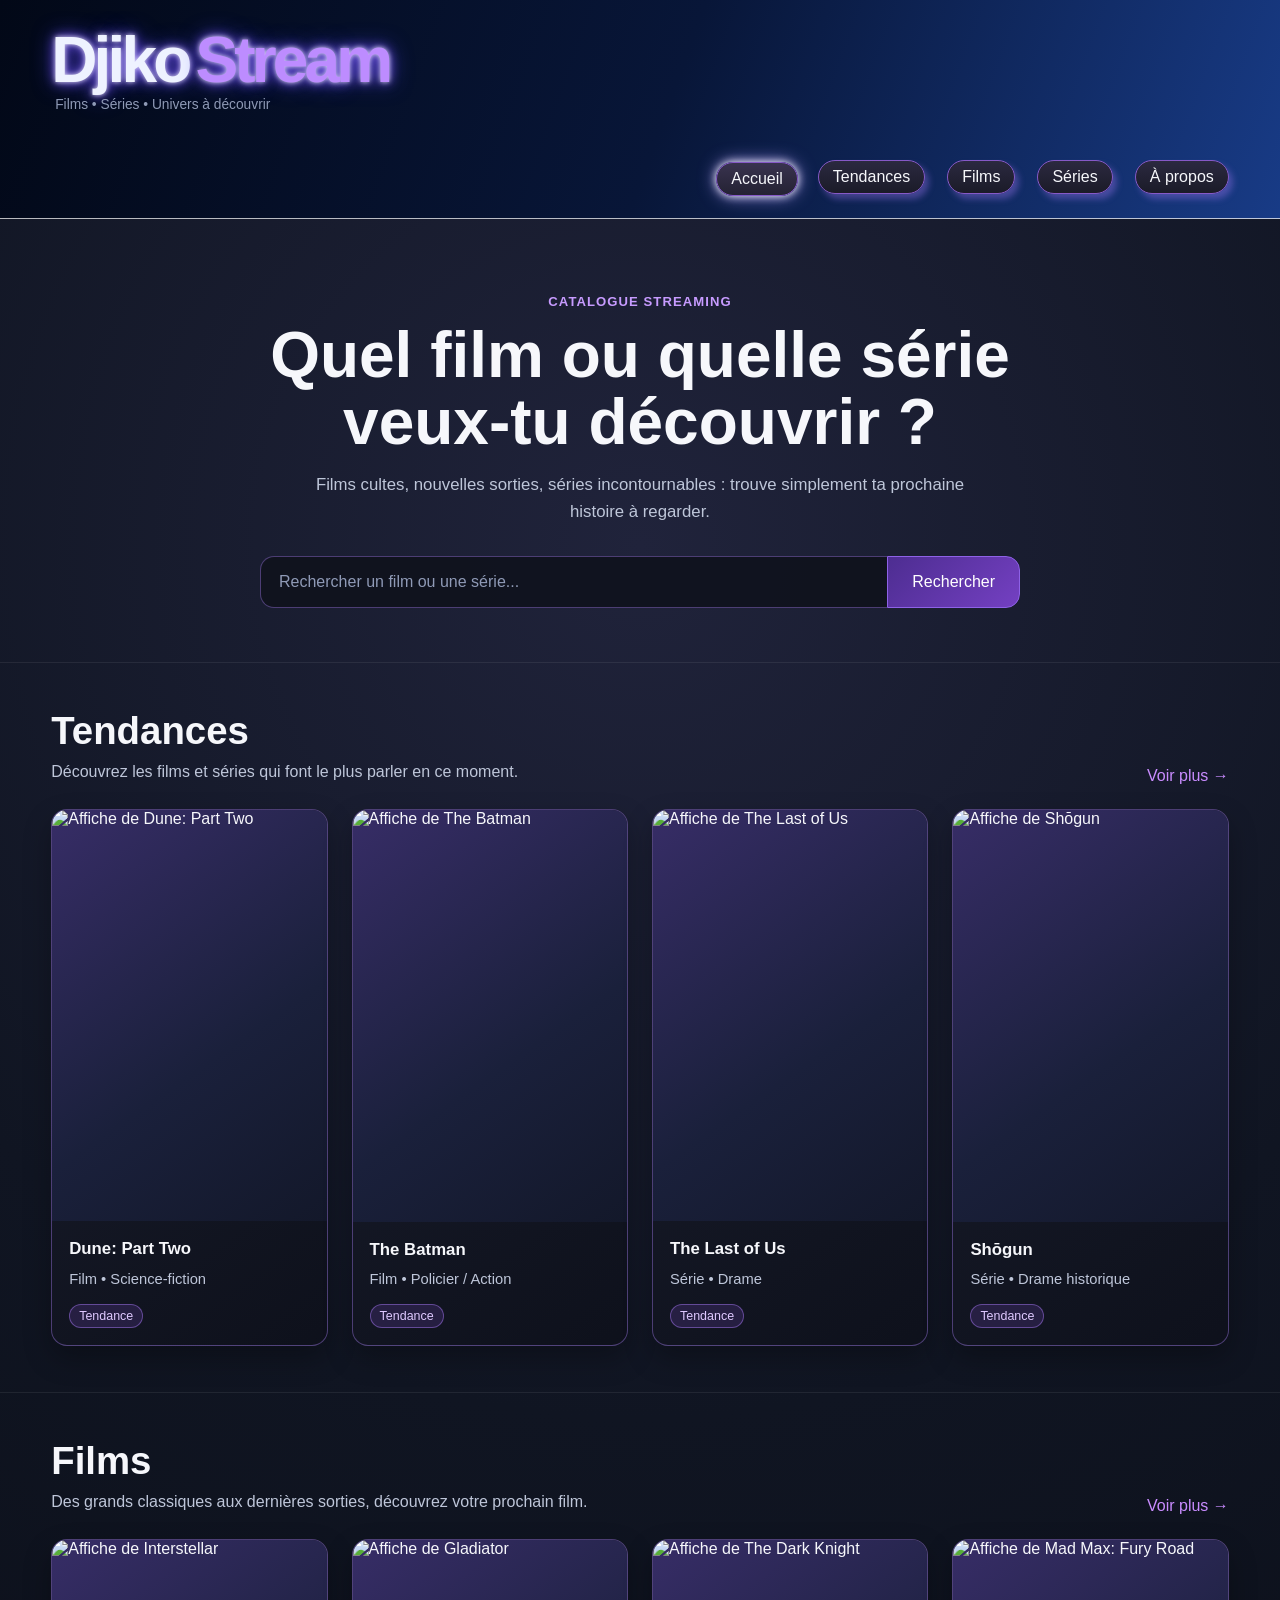
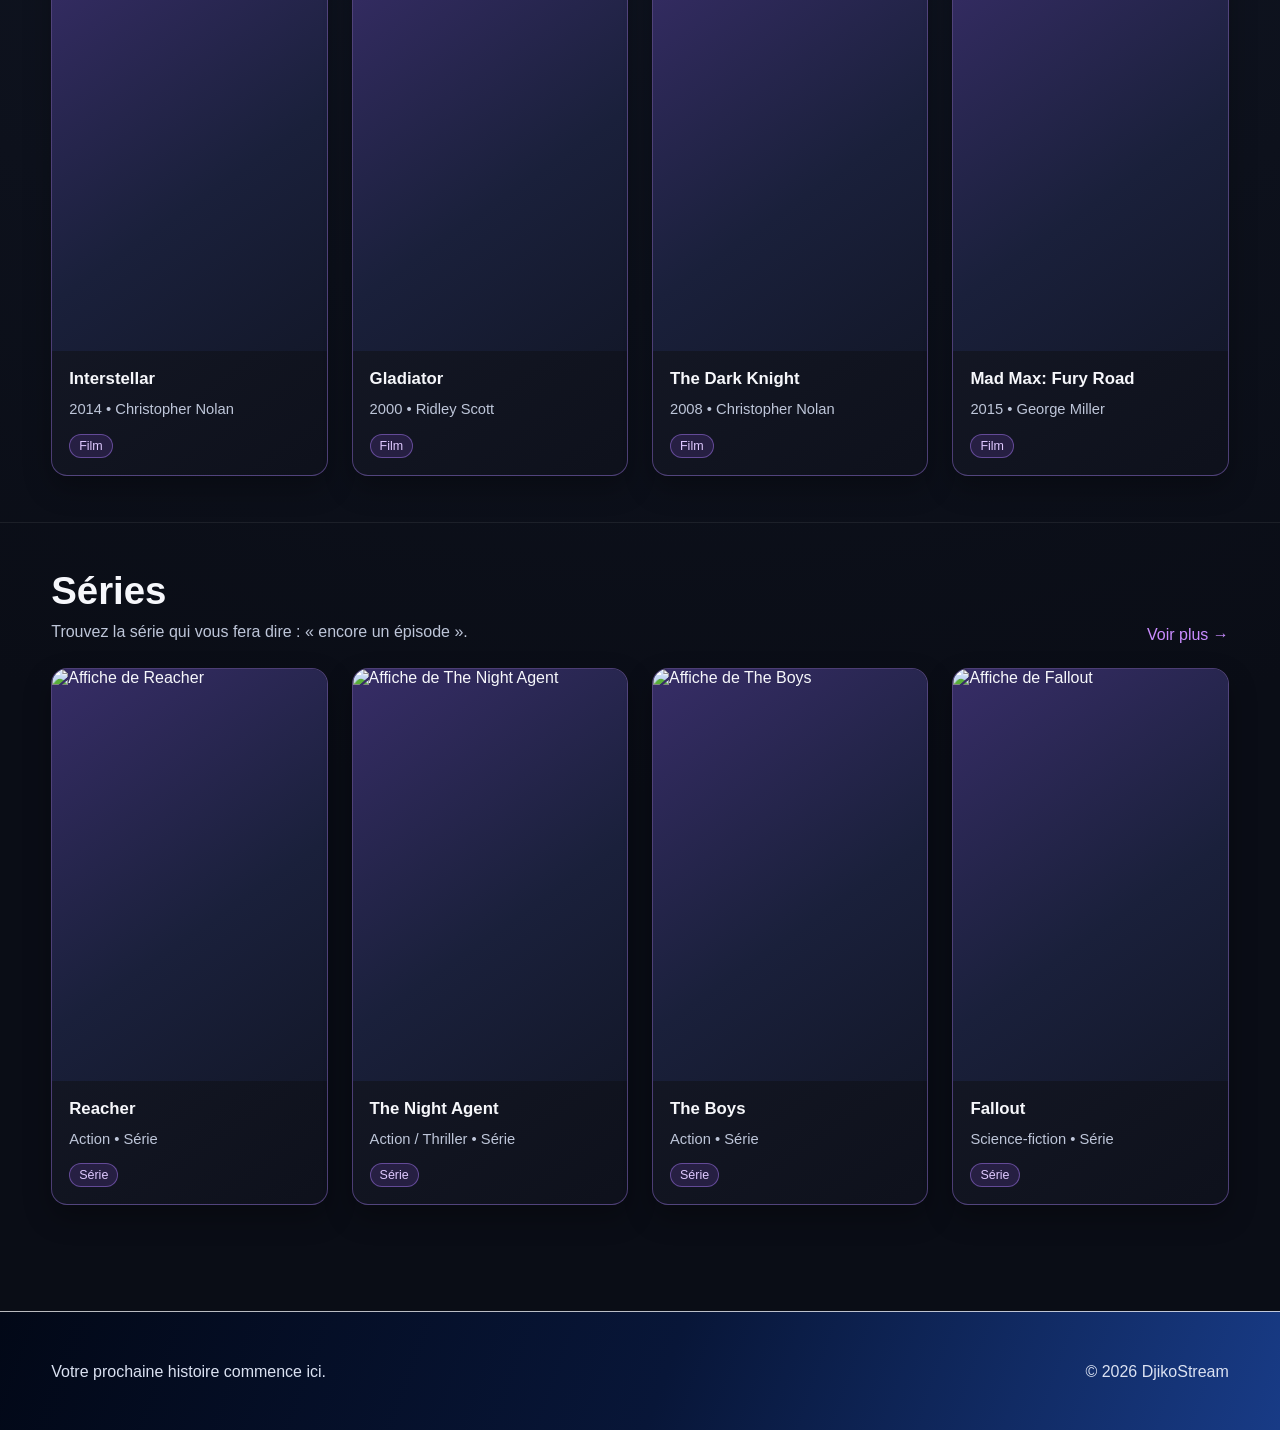
==== index.html @ bbdf5b8a "Sauvegarde de mon travail en effectué côté javaScript" ====
<!DOCTYPE html>
<html lang="fr">
<head>
    <meta charset="UTF-8">
    <meta name="viewport" content="width=device-width, initial-scale=1.0">
    <title>DjikoStream - Accueil</title>

    <link rel="stylesheet" href="css/variables.css">
    <link rel="stylesheet" href="css/typography.css">
    <link rel="stylesheet" href="css/base.css">
    <link rel="stylesheet" href="css/components.css">
    <link rel="stylesheet" href="css/home.css">
    <link rel="stylesheet" href="css/catalogue.css">
</head>
<body>
    <header class="site-header">
        <div class="header-inner">
            <a class="brand" href="index.html" aria-label="Accueil DjikoStream">
                <div class="brand-logo">
                    <span>Djiko</span>
                    <span>Stream</span>
                </div>
                <p class="brand-tagline">Films • Séries • Univers à découvrir</p>
            </a>

            <nav class="navigation" aria-label="Navigation principale">
                <a class="navigation-link is-active" href="index.html">Accueil</a>
                <a class="navigation-link" href="tendances.html">Tendances</a>
                <a class="navigation-link" href="films.html">Films</a>
                <a class="navigation-link" href="series.html">Séries</a>
                <a class="navigation-link" href="a-propos.html">À propos</a>
            </nav>
        </div>
    </header>

    <main>
        <section class="hero">
            <div class="hero-content">
                <p class="hero-kicker">Catalogue streaming</p>
                <h1>Quel film ou quelle série veux-tu découvrir ?</h1>
                <p class="hero-description">Films cultes, nouvelles sorties, séries incontournables : trouve simplement ta prochaine histoire à regarder.</p>

                <div class="search-block">
                    <form class="search-form" id="search-form">
                        <label class="visually-hidden" for="search-input">
                            Rechercher un film ou une série
                        </label>

                        <input
                            class="search-input"
                            id="search-input"
                            type="search"
                            placeholder="Rechercher un film ou une série..."
                            autocomplete="off"
                        >

                        <button class="search-button" type="submit">
                            Rechercher
                        </button>
                    </form>
                </div>
            </div>
        </section>

        <section class="search-results-section" id="search-results-section">
            <div class="container">
                <div class="section-header">
                    <div>
                        <h2>Résultats de recherche</h2>
                        <p>Les résultats correspondant à votre recherche apparaîtront ici.</p>
                    </div>
                </div>
                <div class="media-grid" id="search-results"></div>
            </div>
        </section>

        <section class="home-section">
            <div class="container">
                <div class="section-header">
                    <div>
                        <h2>Tendances</h2>
                        <p>Découvrez les films et séries qui font le plus parler en ce moment.</p>
                    </div>
                    <a class="section-link" href="tendances.html">Voir plus →</a>
                </div>

                <div class="media-grid" id="trending-grid">
                    <article class="media-card">
                        <div class="poster-container">
                            <img
                                class="media-poster"
                                
                                alt="Affiche de Dune: Part Two"
                            >
                        </div>

                        <div class="media-card-content">
                            <h3>Dune: Part Two</h3>
                            <p class="media-meta">Film • Science-fiction</p>
                            <span class="media-badge">Tendance</span>
                        </div>
                    </article>
                    <article class="media-card">
                        <div class="poster-container">
                            <img
                                class="media-poster"
                                
                                alt="Affiche de The Batman"
                            >
                        </div>

                        <div class="media-card-content">
                            <h3>The Batman</h3>
                            <p class="media-meta">Film • Policier / Action</p>
                            <span class="media-badge">Tendance</span>
                        </div>
                    </article>
                    <article class="media-card">
                        <div class="poster-container">
                            <img
                                class="media-poster"
                                
                                alt="Affiche de The Last of Us"
                            >
                        </div>

                        <div class="media-card-content">
                            <h3>The Last of Us</h3>
                            <p class="media-meta">Série • Drame</p>
                            <span class="media-badge">Tendance</span>
                        </div>
                    </article>
                    <article class="media-card">
                        <div class="poster-container">
                            <img
                                class="media-poster"
                                
                                alt="Affiche de Shōgun"
                            >
                        </div>

                        <div class="media-card-content">
                            <h3>Shōgun</h3>
                            <p class="media-meta">Série • Drame historique</p>
                            <span class="media-badge">Tendance</span>
                        </div>
                    </article>
                </div>
            </div>
        </section>

        <section class="home-section">
            <div class="container">
                <div class="section-header">
                    <div>
                        <h2>Films</h2>
                        <p>Des grands classiques aux dernières sorties, découvrez votre prochain film.</p>
                    </div>
                    <a class="section-link" href="films.html">Voir plus →</a>
                </div>

                <div class="media-grid" id="movies-grid">
                    <article class="media-card">
                        <div class="poster-container">
                            <img
                                class="media-poster"
                                
                                alt="Affiche de Interstellar"
                            >
                        </div>

                        <div class="media-card-content">
                            <h3>Interstellar</h3>
                            <p class="media-meta">2014 • Christopher Nolan</p>
                            <span class="media-badge">Film</span>
                        </div>
                    </article>
                    <article class="media-card">
                        <div class="poster-container">
                            <img
                                class="media-poster"
                                
                                alt="Affiche de Gladiator"
                            >
                        </div>

                        <div class="media-card-content">
                            <h3>Gladiator</h3>
                            <p class="media-meta">2000 • Ridley Scott</p>
                            <span class="media-badge">Film</span>
                        </div>
                    </article>
                    <article class="media-card">
                        <div class="poster-container">
                            <img
                                class="media-poster"
                                
                                alt="Affiche de The Dark Knight"
                            >
                        </div>

                        <div class="media-card-content">
                            <h3>The Dark Knight</h3>
                            <p class="media-meta">2008 • Christopher Nolan</p>
                            <span class="media-badge">Film</span>
                        </div>
                    </article>
                    <article class="media-card">
                        <div class="poster-container">
                            <img
                                class="media-poster"
                                
                                alt="Affiche de Mad Max: Fury Road"
                            >
                        </div>

                        <div class="media-card-content">
                            <h3>Mad Max: Fury Road</h3>
                            <p class="media-meta">2015 • George Miller</p>
                            <span class="media-badge">Film</span>
                        </div>
                    </article>
                </div>
            </div>
        </section>

        <section class="home-section">
            <div class="container">
                <div class="section-header">
                    <div>
                        <h2>Séries</h2>
                        <p>Trouvez la série qui vous fera dire : « encore un épisode ».</p>
                    </div>
                    <a class="section-link" href="series.html">Voir plus →</a>
                </div>

                <div class="media-grid" id="series-grid">
                    <article class="media-card">
                        <div class="poster-container">
                            <img
                                class="media-poster"
                                
                                alt="Affiche de Reacher"
                            >
                        </div>

                        <div class="media-card-content">
                            <h3>Reacher</h3>
                            <p class="media-meta">Action • Série</p>
                            <span class="media-badge">Série</span>
                        </div>
                    </article>
                    <article class="media-card">
                        <div class="poster-container">
                            <img
                                class="media-poster"
                                
                                alt="Affiche de The Night Agent"
                            >
                        </div>

                        <div class="media-card-content">
                            <h3>The Night Agent</h3>
                            <p class="media-meta">Action / Thriller • Série</p>
                            <span class="media-badge">Série</span>
                        </div>
                    </article>
                    <article class="media-card">
                        <div class="poster-container">
                            <img
                                class="media-poster"
                                
                                alt="Affiche de The Boys"
                            >
                        </div>

                        <div class="media-card-content">
                            <h3>The Boys</h3>
                            <p class="media-meta">Action • Série</p>
                            <span class="media-badge">Série</span>
                        </div>
                    </article>
                    <article class="media-card">
                        <div class="poster-container">
                            <img
                                class="media-poster"
                                
                                alt="Affiche de Fallout"
                            >
                        </div>

                        <div class="media-card-content">
                            <h3>Fallout</h3>
                            <p class="media-meta">Science-fiction • Série</p>
                            <span class="media-badge">Série</span>
                        </div>
                    </article>
                </div>
            </div>
        </section>
    </main>

    <footer class="site-footer">
        <div class="container footer-inner">
            <p>Votre prochaine histoire commence ici.</p>
            <p>© 2026 DjikoStream</p>
        </div>
    </footer>

    <!-- Garde tes fichiers JavaScript actuels dans le dossier js/ -->
    <script src="js/config.js"></script>
    <script src="js/variables.js"></script>
    <script src="js/script.js"></script>
</body>
</html>
---- css/variables.css ----
:root {
  --color-bg:#0a0d16;
  --color-bg-soft:#101522;
  --color-panel:#131826;
  --color-panel-2:#191f31;
  --header-start:#020817;
  --header-mid:#081638;
  --header-end:#183b86;
  --primary:#7c4dca;
  --primary-light:#aa7cff;
  --primary-soft:rgba(124,77,202,.20);
  --text:#f6f7fb;
  --text-soft:#bec6d9;
  --text-muted:#8f9ab6;
  --border:rgba(151,116,221,.45);
  --border-light:rgba(255,255,255,.72);
  --shadow-card:0 12px 28px rgba(0,0,0,.28);
  --shadow-button:4px 5px 6px rgba(145,112,228,.42);
  --radius-small:10px;
  --radius-medium:16px;
  --content-width:1180px;
}
---- css/typography.css ----
body,button,input,select{font-family:Arial,Helvetica,sans-serif}
h1,h2,h3,p{margin-top:0}
h1{font-size:clamp(2.2rem,5vw,4.5rem);line-height:1.05;font-weight:700}
h2{font-size:clamp(1.7rem,3vw,2.4rem);line-height:1.15;font-weight:700}
h3{font-size:1.05rem;line-height:1.3;font-weight:700}
p{line-height:1.6}
---- css/base.css ----
*{box-sizing:border-box}
html{scroll-behavior:smooth}
body{
  margin:0;
  min-height:100vh;
  display:flex;
  flex-direction:column;
  background:radial-gradient(circle at 50% 18%,#20233b 0%,var(--color-bg-soft) 34%,var(--color-bg) 72%);
  color:var(--text)
}
main{flex:1}
img{display:block;max-width:100%}
a{color:inherit;text-decoration:none}
button,input,select{font:inherit}
button{border:0}
.container{width:min(92%,var(--content-width));margin-inline:auto}
.visually-hidden{
  position:absolute;
  width:1px;
  height:1px;
  padding:0;
  margin:-1px;
  overflow:hidden;
  clip:rect(0,0,0,0);
  white-space:nowrap;
  border:0
}
---- css/components.css ----
.site-header{
  padding:28px 4% 24px;
  background:linear-gradient(110deg,var(--header-start) 0%,var(--header-mid) 52%,var(--header-end) 100%);
  border-bottom:1px solid var(--border-light)
}
.header-inner{width:min(100%,1500px);margin-inline:auto}
.brand{display:inline-flex;flex-direction:column;gap:2px}
.brand-logo{
  display:inline-flex;
  align-items:baseline;
  gap:7px;
  width:fit-content;
  font-size:clamp(2.2rem,5vw,4rem);
  font-weight:800;
  letter-spacing:-.06em;
  line-height:1;
  color:#eef2ff;
  text-shadow:0 0 5px rgba(255,255,255,.8),0 0 12px rgba(126,92,255,.95),0 0 22px rgba(84,69,255,.72)
}
.brand-logo span:last-child{color:#bd8cff}
.brand-tagline{margin:0;padding-left:4px;color:var(--text-muted);font-size:.86rem}

.navigation{
  display:flex;
  justify-content:flex-end;
  align-items:center;
  flex-wrap:wrap;
  gap:22px;
  margin-top:44px
}
.navigation-link{
  padding:7px 14px;
  border:1px solid #8659c7;
  border-radius:999px;
  background:linear-gradient(180deg,#2b2940 0%,#1b1b28 100%);
  color:var(--text);
  box-shadow:var(--shadow-button);
  transition:transform .18s ease,box-shadow .18s ease,background .18s ease
}
.navigation-link:hover,
.navigation-link:focus-visible,
.navigation-link.is-active{
  transform:translate(2px,2px);
  background:linear-gradient(180deg,#39334f 0%,#242233 100%);
  box-shadow:0 0 8px rgba(255,255,255,.95),0 0 18px rgba(173,151,255,.82);
  outline:none
}

.search-block{width:min(760px,100%);margin-inline:auto}
.search-form{display:flex;width:100%}
.search-input{
  flex:1;
  min-width:0;
  padding:16px 18px;
  border:1px solid var(--border);
  border-right:0;
  border-radius:14px 0 0 14px;
  background:rgba(16,19,30,.95);
  color:var(--text);
  outline:none
}
.search-input::placeholder{color:var(--text-muted)}
.search-input:focus{
  border-color:var(--primary-light);
  box-shadow:0 0 0 3px rgba(124,77,202,.18),0 0 14px rgba(124,77,202,.36)
}
.search-button{
  padding:0 24px;
  border:1px solid #8e62e7;
  border-radius:0 14px 14px 0;
  background:linear-gradient(135deg,#4d2d91,#7440c2);
  color:#fff;
  cursor:pointer
}
.search-button:hover,.search-button:focus-visible{filter:brightness(1.12);outline:none}

.section-header{
  display:flex;
  justify-content:space-between;
  gap:18px;
  align-items:end;
  margin-bottom:24px
}
.section-header h2{margin-bottom:6px}
.section-header p{margin:0;color:var(--text-soft)}
.section-link{flex-shrink:0;color:#c98cff}
.section-link:hover,.section-link:focus-visible{text-decoration:underline;outline:none}

.media-grid{
  display:grid;
  grid-template-columns:repeat(4,minmax(0,1fr));
  gap:24px
}
.media-card{
  overflow:hidden;
  border:1px solid var(--border);
  border-radius:var(--radius-medium);
  background:linear-gradient(145deg,rgba(27,31,47,.98),rgba(14,17,28,.98));
  box-shadow:var(--shadow-card);
  transition:transform .22s ease,box-shadow .22s ease,border-color .22s ease
}
.media-card:hover{
  transform:translateY(-5px);
  border-color:rgba(183,135,255,.72);
  box-shadow:0 14px 30px rgba(0,0,0,.34),0 0 18px rgba(124,77,202,.18)
}

/* Zone image commune à TOUTES les cartes */
.poster-container{
  width:100%;
  aspect-ratio:2 / 3;
  overflow:hidden;
  background:linear-gradient(145deg,#372d67,#1a203b 60%,#13182a)
}

/* C'est CETTE classe que tu pourras cibler en JavaScript */
.media-poster{
  width:100%;
  height:100%;
  object-fit:cover;
}

.media-card-content{padding:17px}
.media-card-content h3{margin-bottom:8px}
.media-meta{margin:0 0 12px;color:var(--text-soft);font-size:.92rem}
.media-badge{
  display:inline-flex;
  align-items:center;
  padding:4px 9px;
  border:1px solid rgba(162,119,238,.5);
  border-radius:999px;
  background:var(--primary-soft);
  color:#dfc9ff;
  font-size:.78rem
}

.filters{
  display:flex;
  justify-content:space-between;
  align-items:center;
  gap:20px;
  flex-wrap:wrap;
  padding:14px 16px;
  margin-bottom:26px;
  border:1px solid var(--border);
  border-radius:var(--radius-medium);
  background:rgba(18,22,35,.78)
}
.filter-group{display:flex;align-items:center;gap:10px}
.filter-group label{color:var(--text-soft)}
.filter-group select{
  min-width:150px;
  padding:10px 12px;
  border:1px solid var(--border);
  border-radius:var(--radius-small);
  background:#111522;
  color:var(--text)
}

.site-footer{
  margin-top:60px;
  border-top:1px solid var(--border-light);
  background:linear-gradient(110deg,var(--header-start) 0%,var(--header-mid) 52%,var(--header-end) 100%)
}
.footer-inner{
  min-height:118px;
  display:flex;
  justify-content:space-between;
  align-items:center;
  gap:20px;
  color:#dbe2f2
}
.footer-inner p{margin:0}

@media(max-width:980px){
  .media-grid{grid-template-columns:repeat(2,minmax(0,1fr))}
  .navigation{justify-content:center}
}
@media(max-width:620px){
  .site-header{padding-inline:20px}
  .navigation{gap:12px}
  .search-form{flex-direction:column;gap:10px}
  .search-input{border-right:1px solid var(--border);border-radius:14px}
  .search-button{min-height:48px;border-radius:14px}
  .media-grid{grid-template-columns:1fr}
  .section-header{align-items:start;flex-direction:column}
  .footer-inner{min-height:145px;flex-direction:column;justify-content:center;text-align:center}
}
---- css/home.css ----
.hero{padding:72px 0 54px;text-align:center}
.hero-content{width:min(860px,92%);margin-inline:auto}
.hero-kicker{
  margin-bottom:10px;
  color:#c79bff;
  font-weight:700;
  letter-spacing:.08em;
  text-transform:uppercase;
  font-size:.82rem
}
.hero h1{max-width:820px;margin-inline:auto;margin-bottom:16px}
.hero-description{max-width:700px;margin:0 auto 30px;color:var(--text-soft);font-size:1.05rem}
.home-section{padding:46px 0;border-top:1px solid rgba(255,255,255,.07)}
.search-results-section{display:none;padding:30px 0 10px}
---- css/catalogue.css ----
.page-hero{padding:66px 0 40px;text-align:center}
.page-hero p{max-width:720px;margin-inline:auto;color:var(--text-soft)}
.catalogue-shell{padding:46px 0;border-top:1px solid rgba(255,255,255,.07)}
.catalogue-secondary{padding-top:10px}
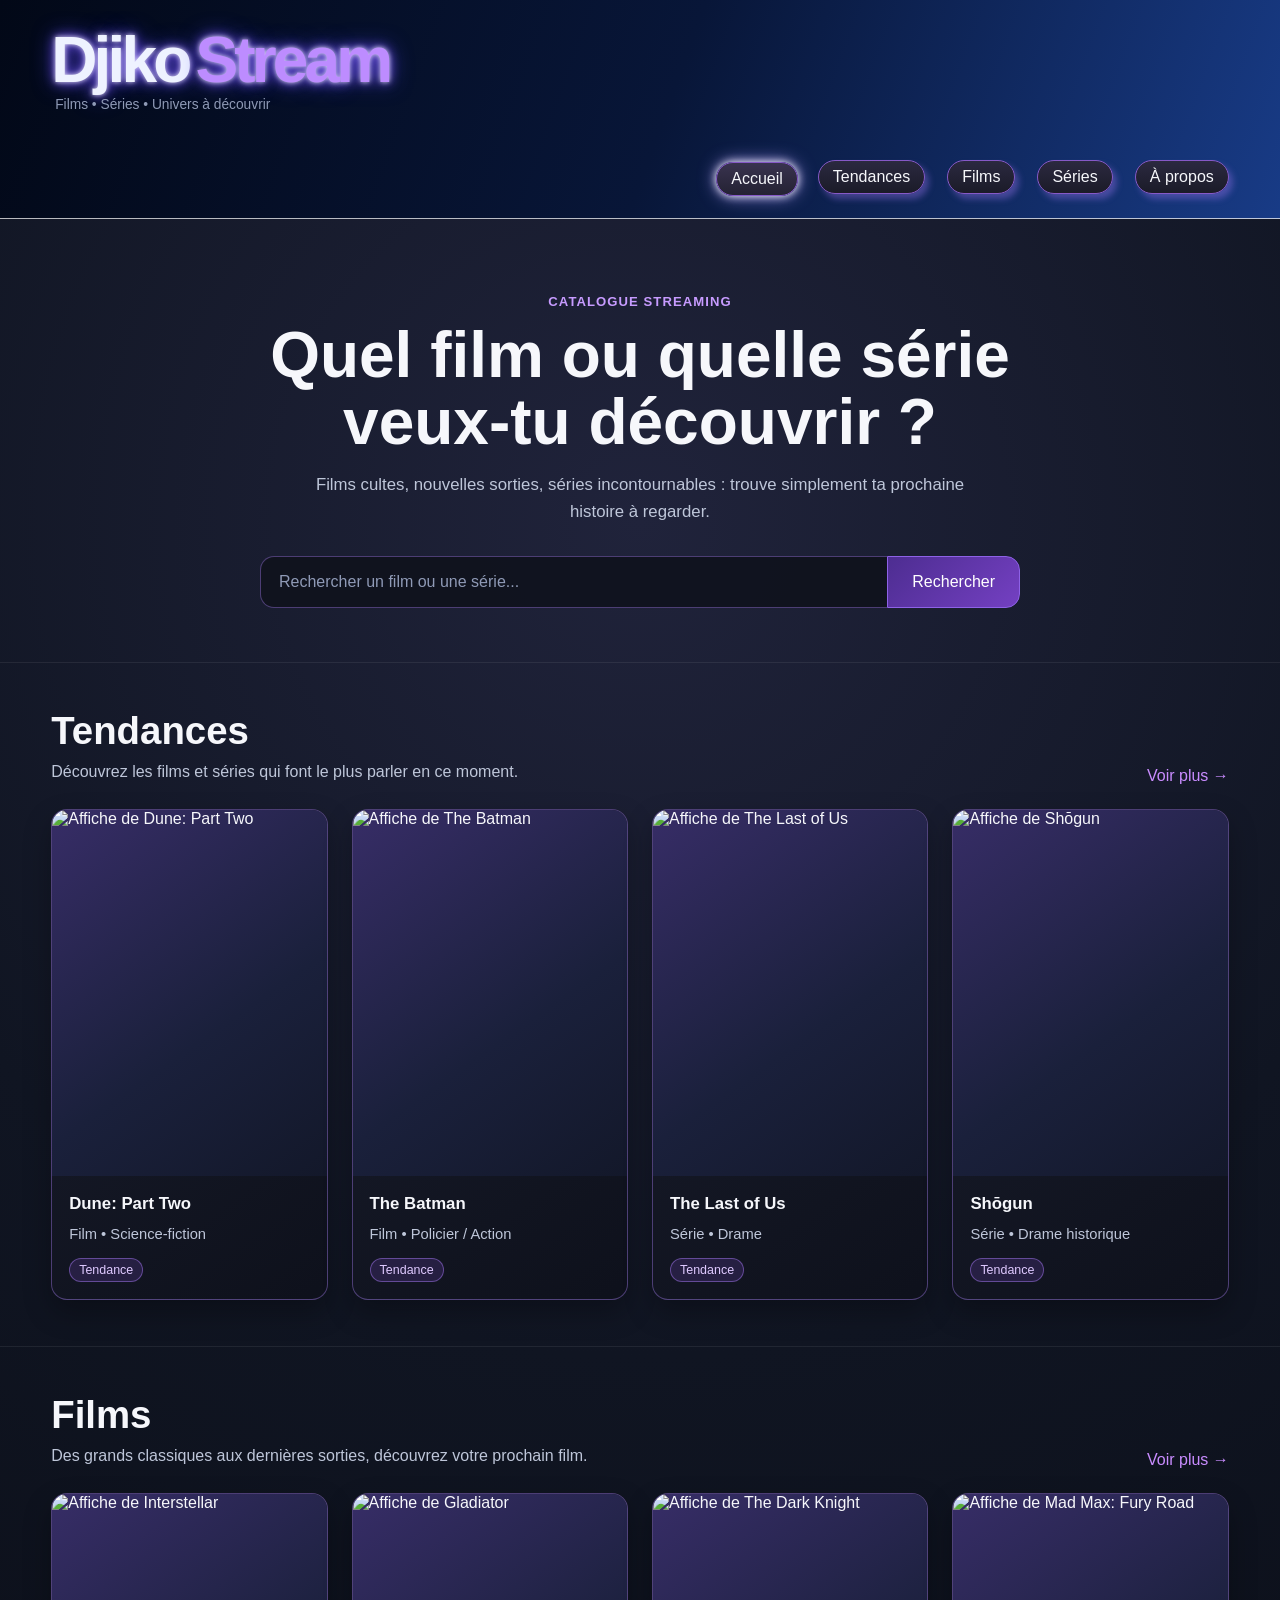
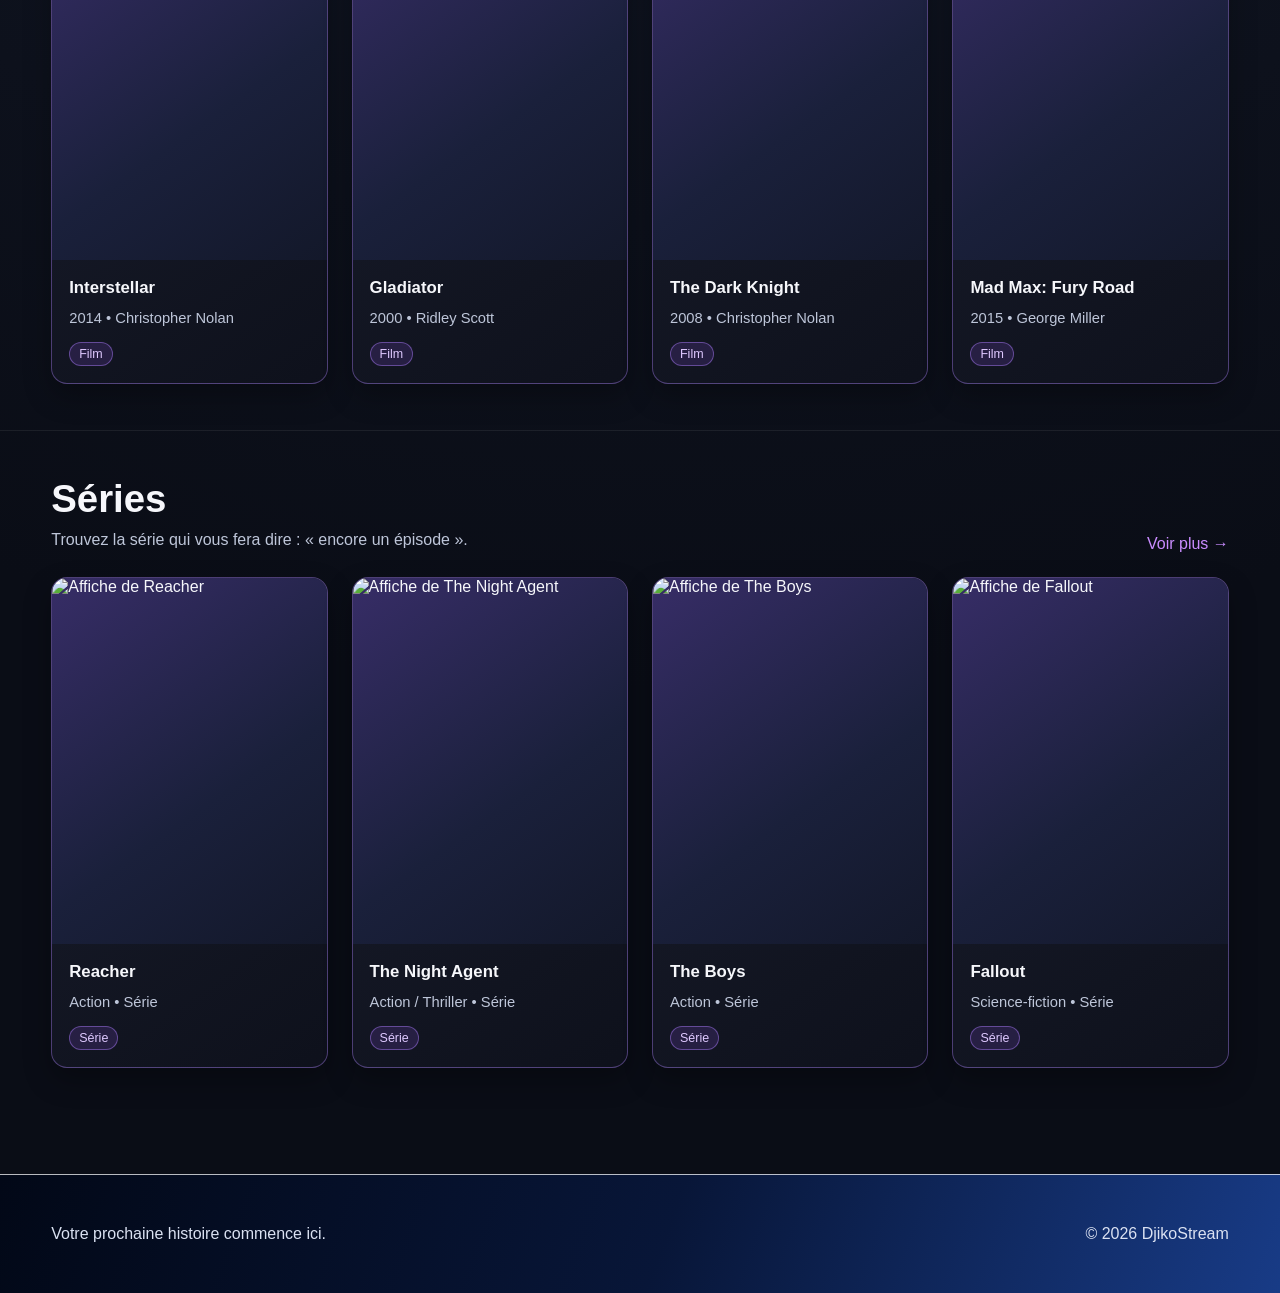
==== commit 2a641efa: "creation des tendances dans ma page accueil 'pas terminer'" ====
--- a/index.html
+++ b/index.html
@@ -12,7 +12,7 @@
     <link rel="stylesheet" href="css/home.css">
     <link rel="stylesheet" href="css/catalogue.css">
 </head>
-<body>
+<body id="estAccueil">
     <header class="site-header">
         <div class="header-inner">
             <a class="brand" href="index.html" aria-label="Accueil DjikoStream">
--- a/css/components.css
+++ b/css/components.css
@@ -108,7 +108,7 @@
 /* Zone image commune à TOUTES les cartes */
 .poster-container{
   width:100%;
-  aspect-ratio:2 / 3;
+  aspect-ratio:3 / 4;
   overflow:hidden;
   background:linear-gradient(145deg,#372d67,#1a203b 60%,#13182a)
 }
--- a/css/home.css
+++ b/css/home.css
@@ -8,7 +8,7 @@
   text-transform:uppercase;
   font-size:.82rem
 }
-.hero h1{max-width:820px;margin-inline:auto;margin-bottom:16px}
+.hero h1{max-width:860px;margin-inline:auto;margin-bottom:16px}
 .hero-description{max-width:700px;margin:0 auto 30px;color:var(--text-soft);font-size:1.05rem}
 .home-section{padding:46px 0;border-top:1px solid rgba(255,255,255,.07)}
 .search-results-section{display:none;padding:30px 0 10px}
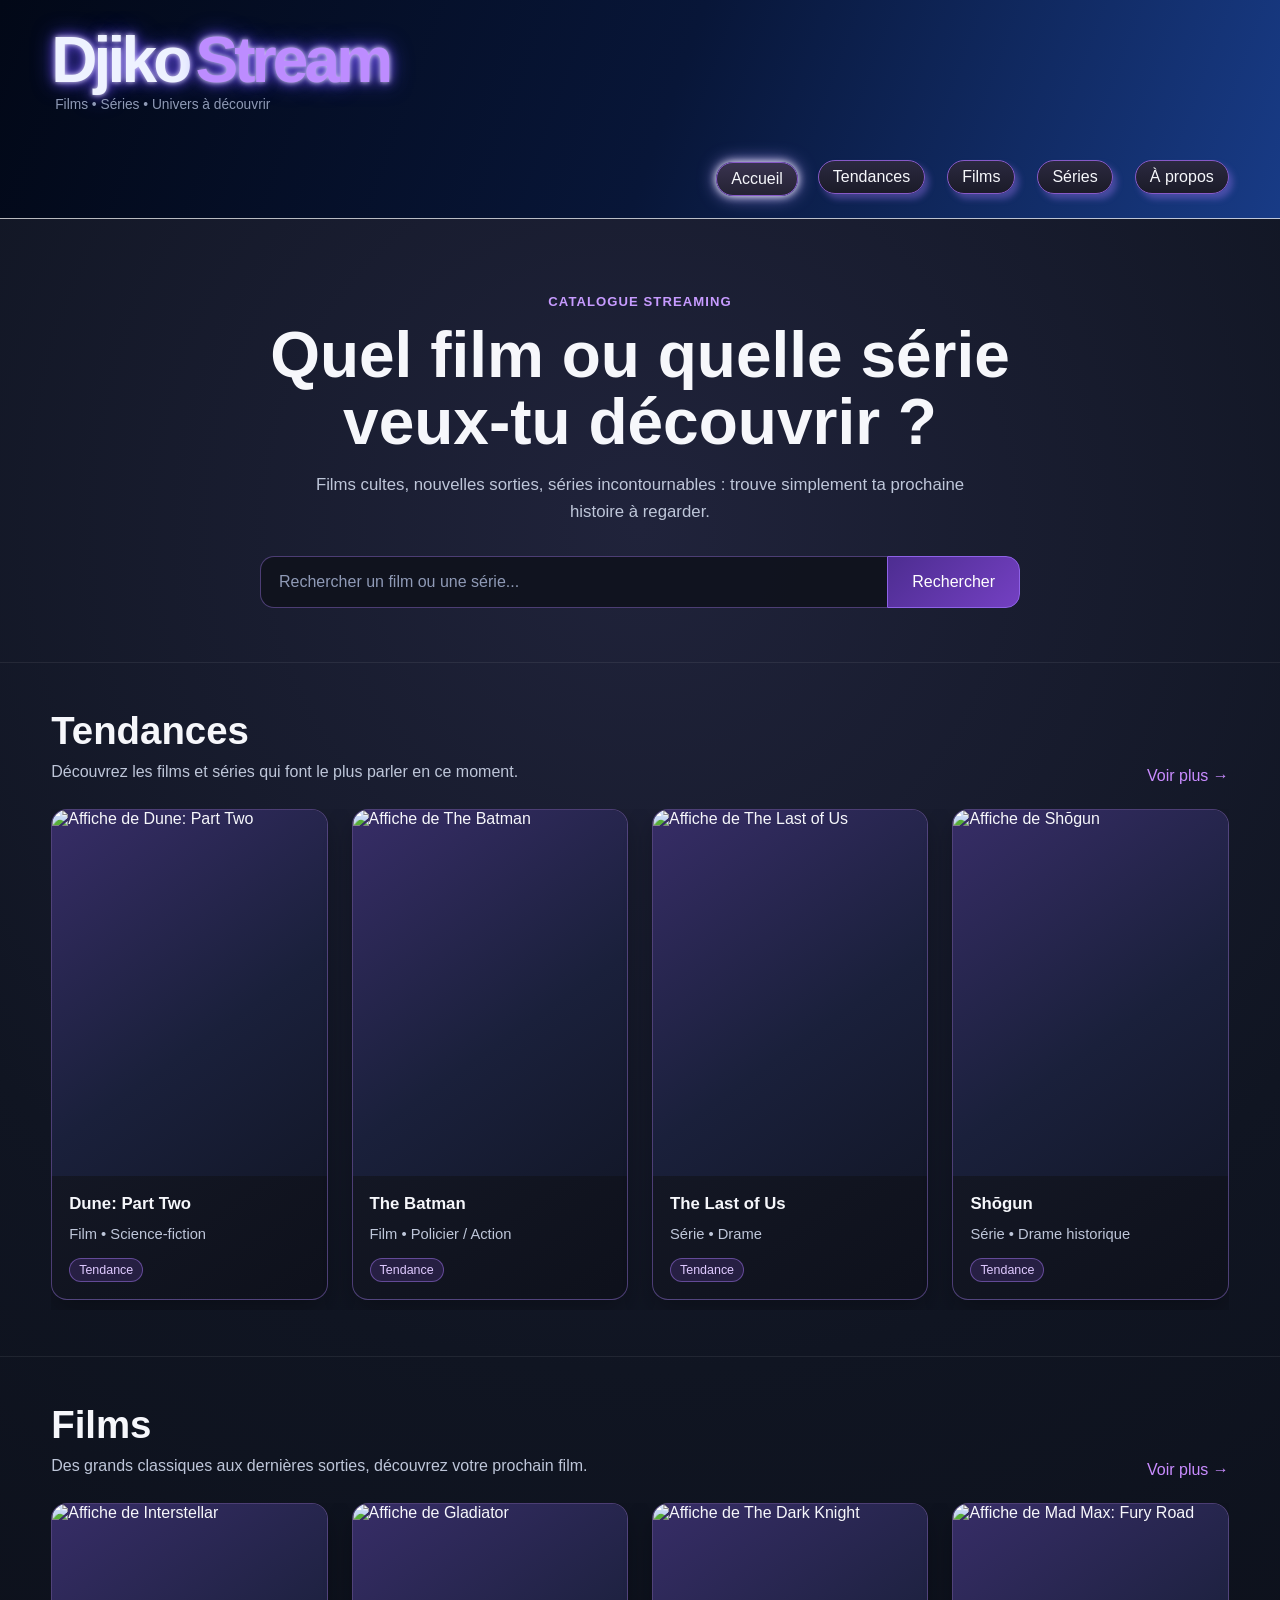
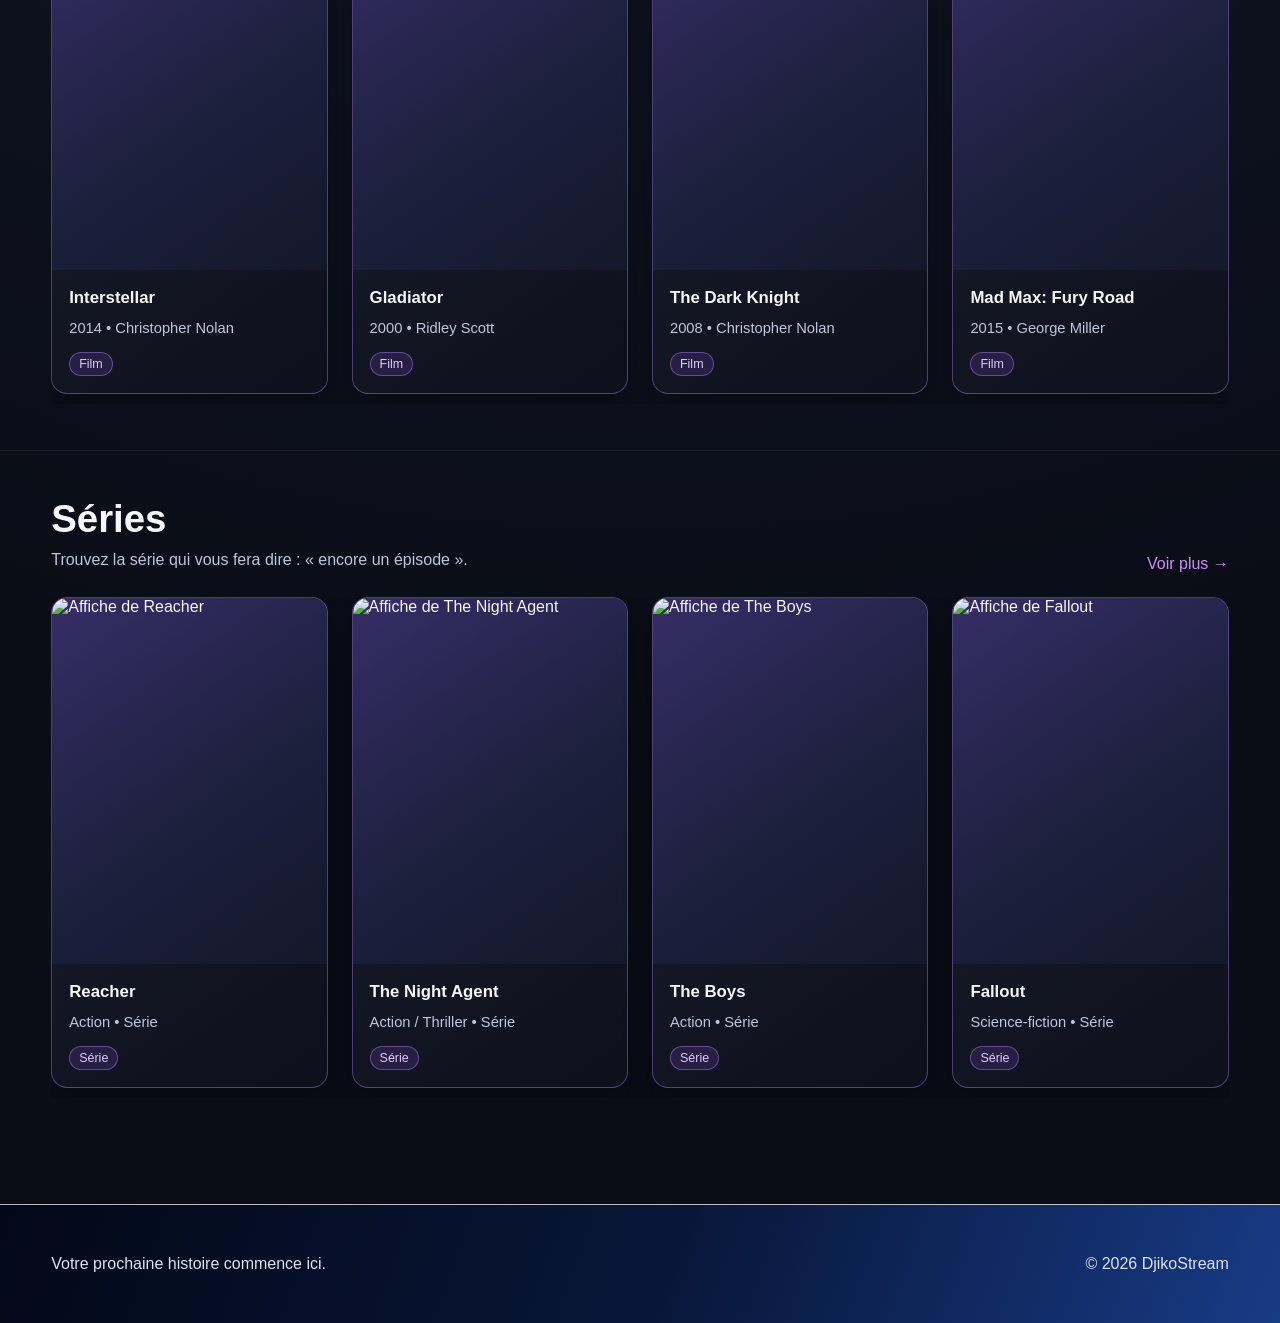
==== commit 2449e12b: "Ajout contenu tendance series (fetch/api) Accueil et pages Series" ====
--- a/index.html
+++ b/index.html
@@ -11,6 +11,7 @@
     <link rel="stylesheet" href="css/components.css">
     <link rel="stylesheet" href="css/home.css">
     <link rel="stylesheet" href="css/catalogue.css">
+    <link rel="stylesheet" href="css/cartes-dynamiques.css">
 </head>
 <body id="estAccueil">
     <header class="site-header">
@@ -308,6 +309,20 @@
     </footer>
 
     <!-- Garde tes fichiers JavaScript actuels dans le dossier js/ -->
+    <!-- Modèle HTML réutilisable pour les cartes (invisible tant que JS ne le clone pas). -->
+    <template id="modele-carte-media">
+        <article class="media-card">
+            <div class="poster-container">
+                <img class="media-poster" alt="">
+            </div>
+            <div class="media-card-content">
+                <h3></h3>
+                <p class="media-meta"></p>
+                <span class="media-badge"></span>
+            </div>
+        </article>
+    </template>
+
     <script src="js/config.js"></script>
     <script src="js/variables.js"></script>
     <script src="js/script.js"></script>
--- a/css/components.css
+++ b/css/components.css
@@ -99,6 +99,17 @@
   box-shadow:var(--shadow-card);
   transition:transform .22s ease,box-shadow .22s ease,border-color .22s ease
 }
+
+#movies-grid {
+    display: flex;
+    flex-wrap: nowrap;
+    overflow-x: auto;
+}
+
+#movies-grid .media-card {
+    flex: 0 0 220px;
+}
+
 .media-card:hover{
   transform:translateY(-5px);
   border-color:rgba(183,135,255,.72);
--- a/css/home.css
+++ b/css/home.css
@@ -12,3 +12,14 @@
 .hero-description{max-width:700px;margin:0 auto 30px;color:var(--text-soft);font-size:1.05rem}
 .home-section{padding:46px 0;border-top:1px solid rgba(255,255,255,.07)}
 .search-results-section{display:none;padding:30px 0 10px}
+
+#movies-grid {
+    display: flex;
+    flex-wrap: nowrap;
+    gap: 16px;
+    overflow-x: auto;
+}
+
+#movies-grid .media-card {
+    flex: 0 0 calc((100% - 48px) / 4);
+}
--- a/css/cartes-dynamiques.css
+++ b/css/cartes-dynamiques.css
@@ -0,0 +1,107 @@
+/*
+ * DJIKOSTREAM — cartes HTML creees dynamiquement
+ * Fichier CSS additionnel : ne modifie aucun fichier JavaScript.
+ * Compatibilite avec les deux structures :
+ *   (1) cartes initiales avec .poster-container et .media-card-content
+ *   (2) cartes creees par script.js avec img, h3 et p directement dans article
+ */
+
+/* Sur l'accueil uniquement : lignes horizontales avec defilement, jamais en grille verticale. */
+body#estAccueil #trending-grid,
+body#estAccueil #movies-grid,
+body#estAccueil #series-grid {
+    display: flex;
+    flex-wrap: nowrap;
+    align-items: stretch;
+    gap: 24px;
+    overflow-x: auto;
+    overflow-y: hidden;
+    scroll-behavior: smooth;
+    max-width: 100%;
+    padding-bottom: 10px;
+    scrollbar-width: thin;
+}
+
+body#estAccueil #trending-grid > .media-card,
+body#estAccueil #movies-grid > .media-card,
+body#estAccueil #series-grid > .media-card {
+    flex: 0 0 calc((100% - 72px) / 4);
+    min-width: 0;
+}
+
+/* Cartes creees en JavaScript : la structure simplifiee fonctionne sans modifier script.js. */
+.media-grid > .media-card:has(> img.media-poster) {
+    display: flex;
+    flex-direction: column;
+}
+
+/* L'image est placee AVANT le titre, meme si elle a ete ajoutee apres en JavaScript. */
+.media-grid > .media-card > img.media-poster {
+    order: -1;
+    display: block;
+    width: 100%;
+    height: auto;
+    aspect-ratio: 3 / 4;
+    flex: 0 0 auto;
+    object-fit: cover;
+    background: linear-gradient(145deg,#372d67,#1a203b 60%,#13182a);
+}
+
+/* Reproduit l'espacement du bloc .media-card-content des cartes initiales. */
+.media-grid > .media-card > h3 {
+    margin: 0;
+    padding: 17px 17px 0;
+    font: inherit;
+    font-weight: 700;
+    font-size: 1rem;
+    line-height: 1.35;
+    overflow-wrap: anywhere;
+}
+
+.media-grid > .media-card > p.media-meta {
+    margin: 0;
+    padding: 8px 17px 0;
+    color: var(--text-soft);
+    font-size: .92rem;
+    line-height: 1.5;
+    overflow-wrap: anywhere;
+}
+
+/* Badge d'apparence identique aux autres cartes, sans nouvel element JS.
+   Ce badge CSS concerne UNIQUEMENT les cartes dynamiques simples. */
+.media-grid > .media-card:has(> img.media-poster)::after {
+    content: "Film";
+    order: 3;
+    display: inline-flex;
+    align-self: flex-start;
+    margin: 12px 17px 17px;
+    padding: 4px 9px;
+    border: 1px solid rgba(162,119,238,.5);
+    border-radius: 999px;
+    background: var(--primary-soft);
+    color: #dfc9ff;
+    font-size: .78rem;
+    line-height: 1.2;
+}
+
+/* Identite du badge selon la section, si les series/tendances utilisent un jour ce DOM simplifie. */
+#series-grid > .media-card:has(> img.media-poster)::after {content:"Série"}
+#trending-grid > .media-card:has(> img.media-poster)::after {content:"Tendance"}
+
+/* Sur films.html / series.html les .media-grid conservent leur grille verticale existante.
+   Seules les sections de l'accueil passent en carrousel horizontal. */
+@media (max-width: 980px) {
+    body#estAccueil #trending-grid > .media-card,
+    body#estAccueil #movies-grid > .media-card,
+    body#estAccueil #series-grid > .media-card {
+        flex-basis: calc((100% - 24px) / 2);
+    }
+}
+
+@media (max-width: 620px) {
+    body#estAccueil #trending-grid > .media-card,
+    body#estAccueil #movies-grid > .media-card,
+    body#estAccueil #series-grid > .media-card {
+        flex-basis: min(84%, 290px);
+    }
+}
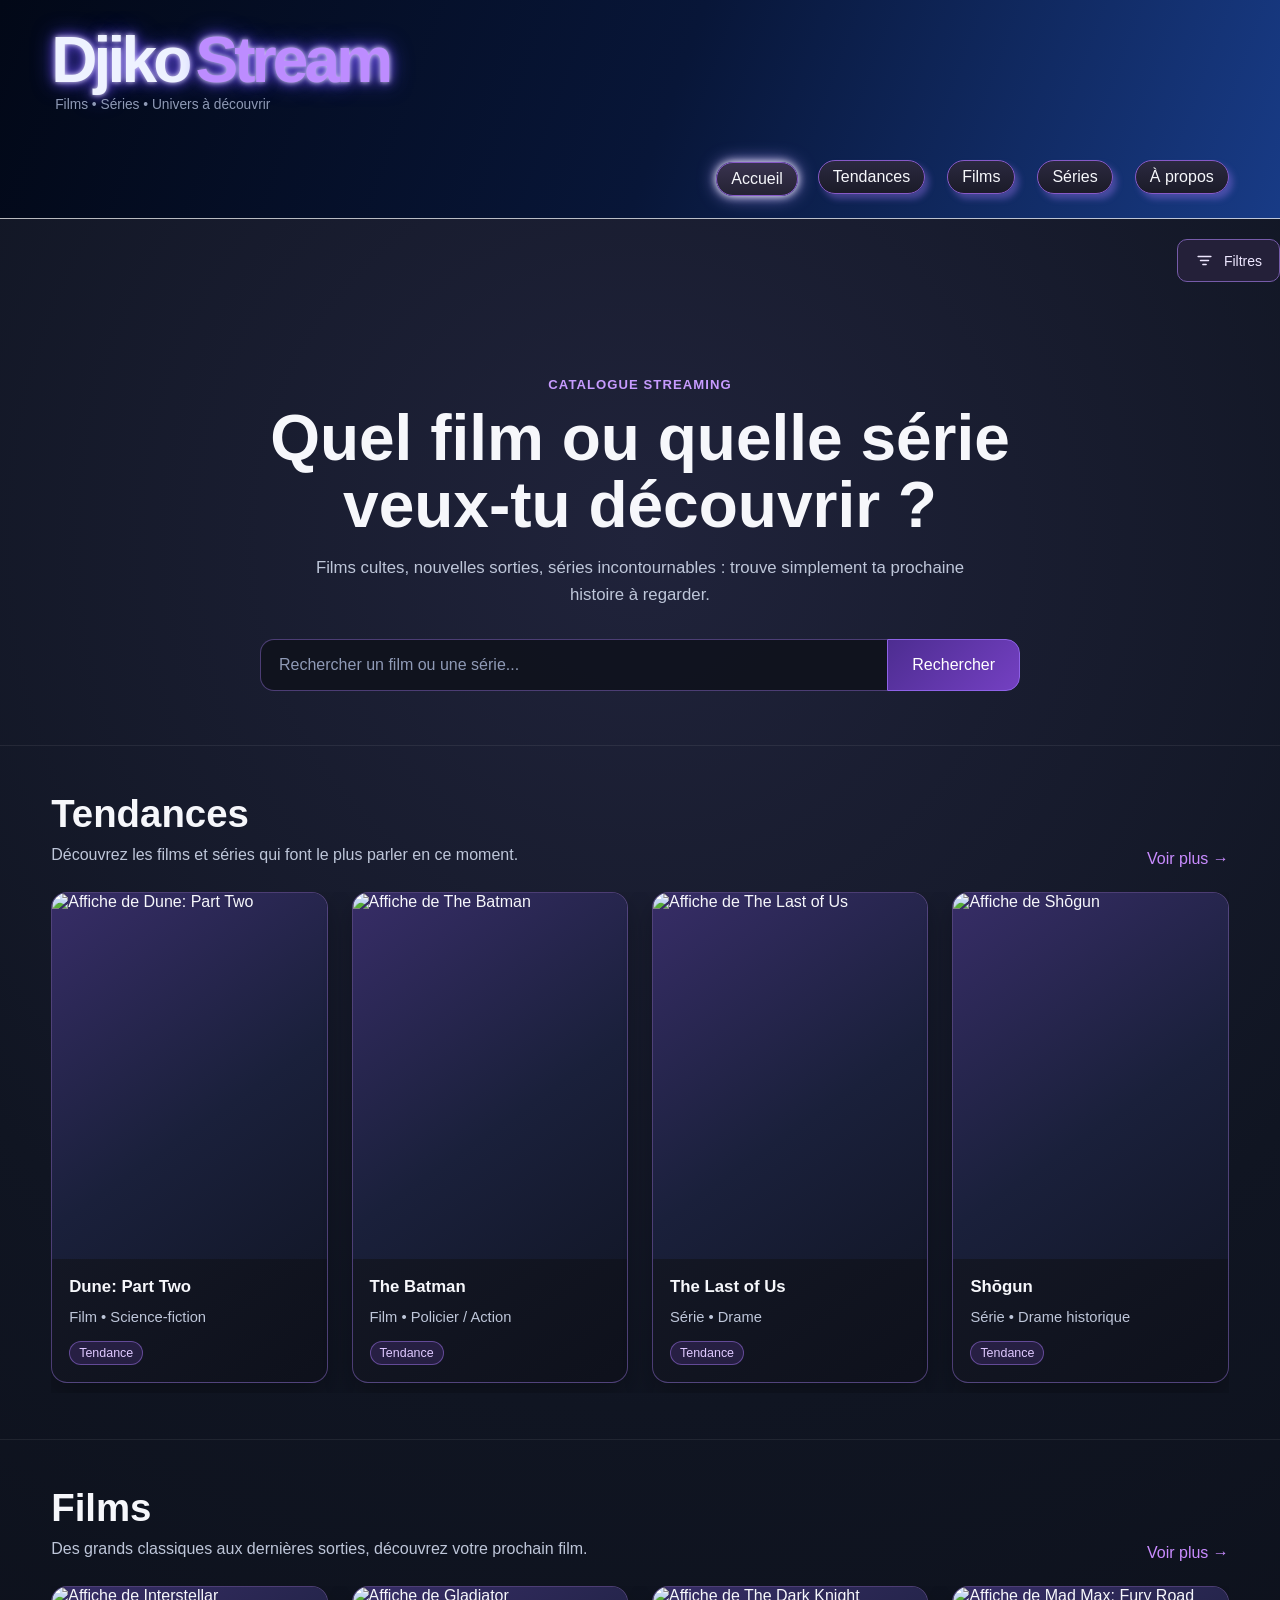
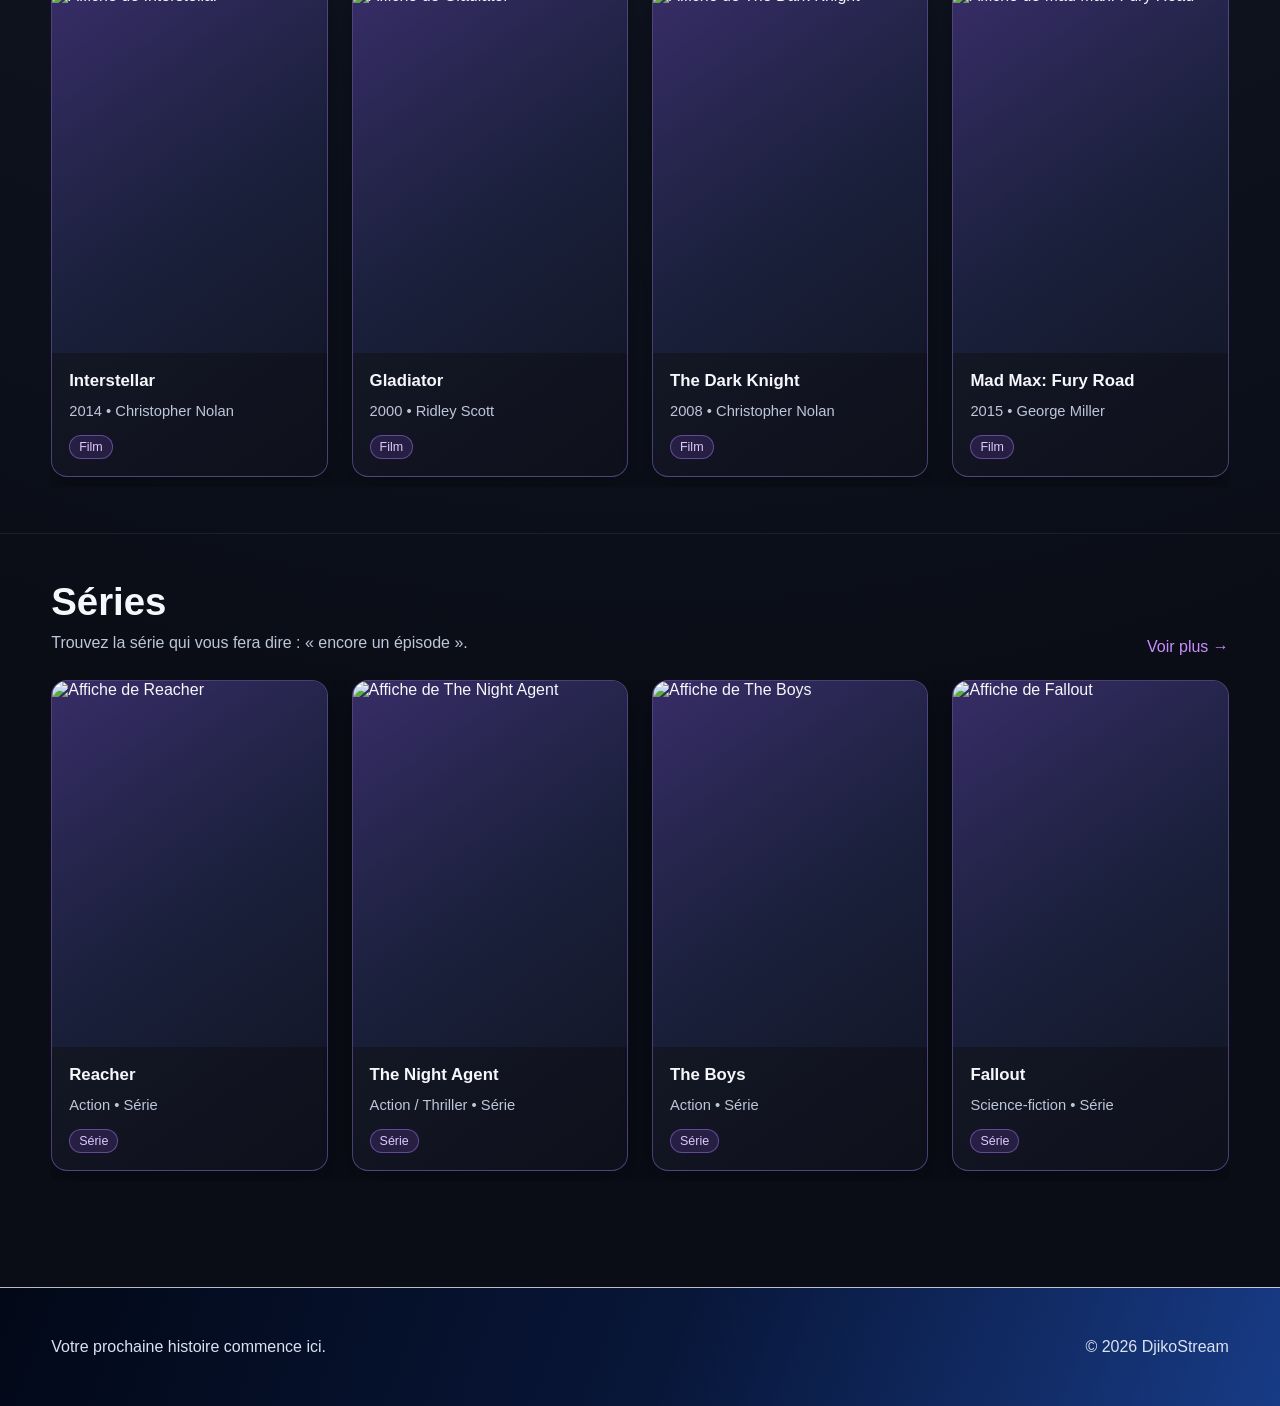
==== commit 03c2a748: "ajout d'un filtre par genre" ====
--- a/index.html
+++ b/index.html
@@ -35,6 +35,58 @@
     </header>
 
     <main>
+        
+
+<div class="filters-toolbar">
+
+    <details class="filter-dropdown">
+
+        <summary class="filter-button">
+
+            <svg width="19" height="19"
+                 viewBox="0 0 24 24"
+                 fill="none"
+                 stroke="currentColor"
+                 stroke-width="2"
+                 stroke-linecap="round"
+                 stroke-linejoin="round">
+
+                <path d="M4 7h16"/>
+                <path d="M7 12h10"/>
+                <path d="M10 17h4"/>
+
+            </svg>
+
+            <span>Filtres</span>
+
+        </summary>
+
+        <div class="filter-panel">
+
+            <label for="filtre-genre">
+                Filtrer par genre
+            </label>
+
+            <select id="filtre-genre">
+                <option value="all">Tous les genres</option>
+                <option value="28">Action</option>
+                <option value="12">Aventure</option>
+                <option value="35">Comédie</option>
+                <option value="18">Drame</option>
+                <option value="14">Fantastique</option>
+                <option value="27">Horreur</option>
+                <option value="878">Science-fiction</option>
+                <option value="53">Thriller</option>
+            </select>
+
+        </div>
+
+    </details>
+
+</div>
+
+
+
         <section class="hero">
             <div class="hero-content">
                 <p class="hero-kicker">Catalogue streaming</p>
--- a/css/components.css
+++ b/css/components.css
@@ -105,7 +105,24 @@
     flex-wrap: nowrap;
     overflow-x: auto;
 }
-
+/* ======================================
+   PAGE FILMS - AFFICHAGE EN GRILLE
+====================================== */
+
+.page-films #movies-grid {
+    display: grid;
+    grid-template-columns: repeat(4, minmax(0, 1fr));
+    gap: 20px;
+    overflow-x: visible;
+}
+
+.page-films #movies-grid .media-card {
+    min-width: 0;
+    width: auto;
+}
+/*========================================
+
+==========================================*/
 #movies-grid .media-card {
     flex: 0 0 220px;
 }
@@ -197,3 +214,133 @@
   .section-header{align-items:start;flex-direction:column}
   .footer-inner{min-height:145px;flex-direction:column;justify-content:center;text-align:center}
 }
+
+@media (max-width: 900px) {
+    .page-films #movies-grid {
+        grid-template-columns: repeat(2, minmax(0, 1fr));
+    }
+}
+
+@media (max-width: 550px) {
+    .page-films #movies-grid {
+        grid-template-columns: 1fr;
+    }
+}
+
+
+
+/* ==========================================
+   DIGICOSTREAM - BOUTON FILTRES
+========================================== */
+
+.filters-toolbar {
+    display: flex;
+    justify-content: flex-end;
+    margin: 20px 0;
+}
+
+.filter-dropdown {
+    position: relative;
+    z-index: 20;
+}
+
+/* Petit bouton */
+
+.filter-button {
+    display: flex;
+    align-items: center;
+    gap: 10px;
+
+    padding: 11px 17px;
+
+    background: #242039;
+    color: #eee7ff;
+
+    border: 1px solid #765ba9;
+    border-radius: 10px;
+
+    cursor: pointer;
+    font-size: 14px;
+
+    transition: all 0.2s ease;
+
+    list-style: none;
+}
+
+/* Masquer la flèche native */
+
+.filter-button::-webkit-details-marker {
+    display: none;
+}
+
+/* Survol */
+
+.filter-button:hover,
+.filter-dropdown[open] .filter-button {
+    background: #30264b;
+    border-color: #a578eb;
+    box-shadow: 0 0 12px rgba(148, 91, 222, 0.3);
+}
+
+.filter-button:focus-visible {
+    outline: 2px solid #bd92ff;
+    outline-offset: 3px;
+}
+
+/* Panneau déroulant */
+
+.filter-panel {
+    position: absolute;
+    top: calc(100% + 10px);
+    right: 0;
+
+    width: 250px;
+    padding: 20px;
+    box-sizing: border-box;
+
+    background: #201c30;
+    border: 1px solid #765ba9;
+    border-radius: 12px;
+
+    box-shadow: 0 12px 30px rgba(0, 0, 0, 0.4);
+}
+
+/* Texte */
+
+.filter-panel label {
+    display: block;
+    margin-bottom: 12px;
+
+    color: #eee7ff;
+    font-size: 14px;
+    font-weight: 600;
+}
+
+/* Menu des genres */
+
+.filter-panel select {
+    width: 100%;
+    padding: 11px 12px;
+
+    background: #141420;
+    color: #ffffff;
+
+    border: 1px solid #665384;
+    border-radius: 8px;
+
+    cursor: pointer;
+}
+
+.filter-panel select:focus {
+    outline: 2px solid #a578eb;
+    outline-offset: 2px;
+}
+
+/* Mobile */
+
+@media (max-width: 550px) {
+    .filter-panel {
+        width: min(250px, 85vw);
+    }
+}
+
